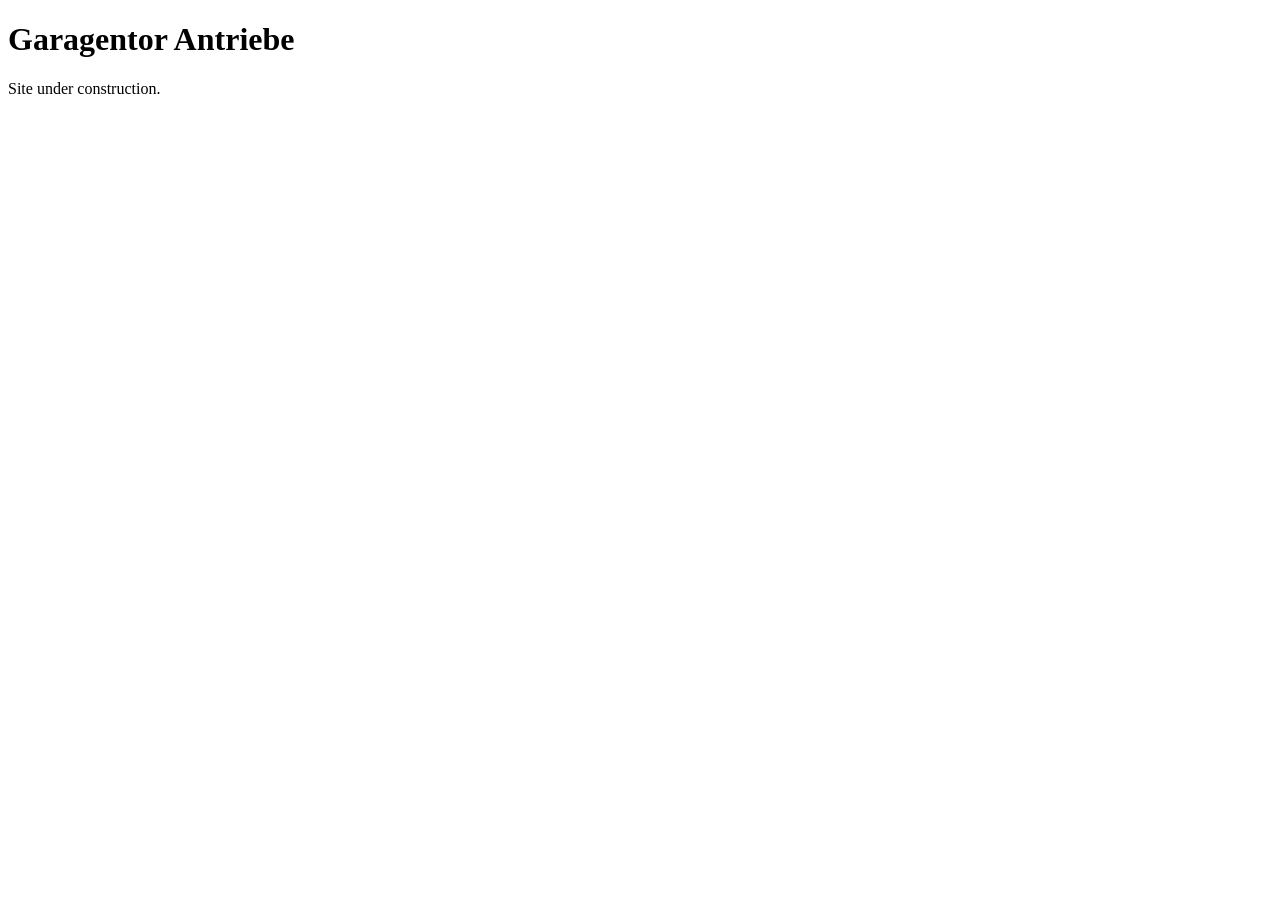
==== index.html @ ebbe78ab "chore: initial scaffold" ====
<!DOCTYPE html>
<html lang="de">
  <head>
    <meta charset="UTF-8" />
    <meta name="viewport" content="width=device-width, initial-scale=1.0" />
    <title>Garagentor Antriebe</title>
  </head>
  <body>
    <h1>Garagentor Antriebe</h1>
    <p>Site under construction.</p>
  </body>
</html>
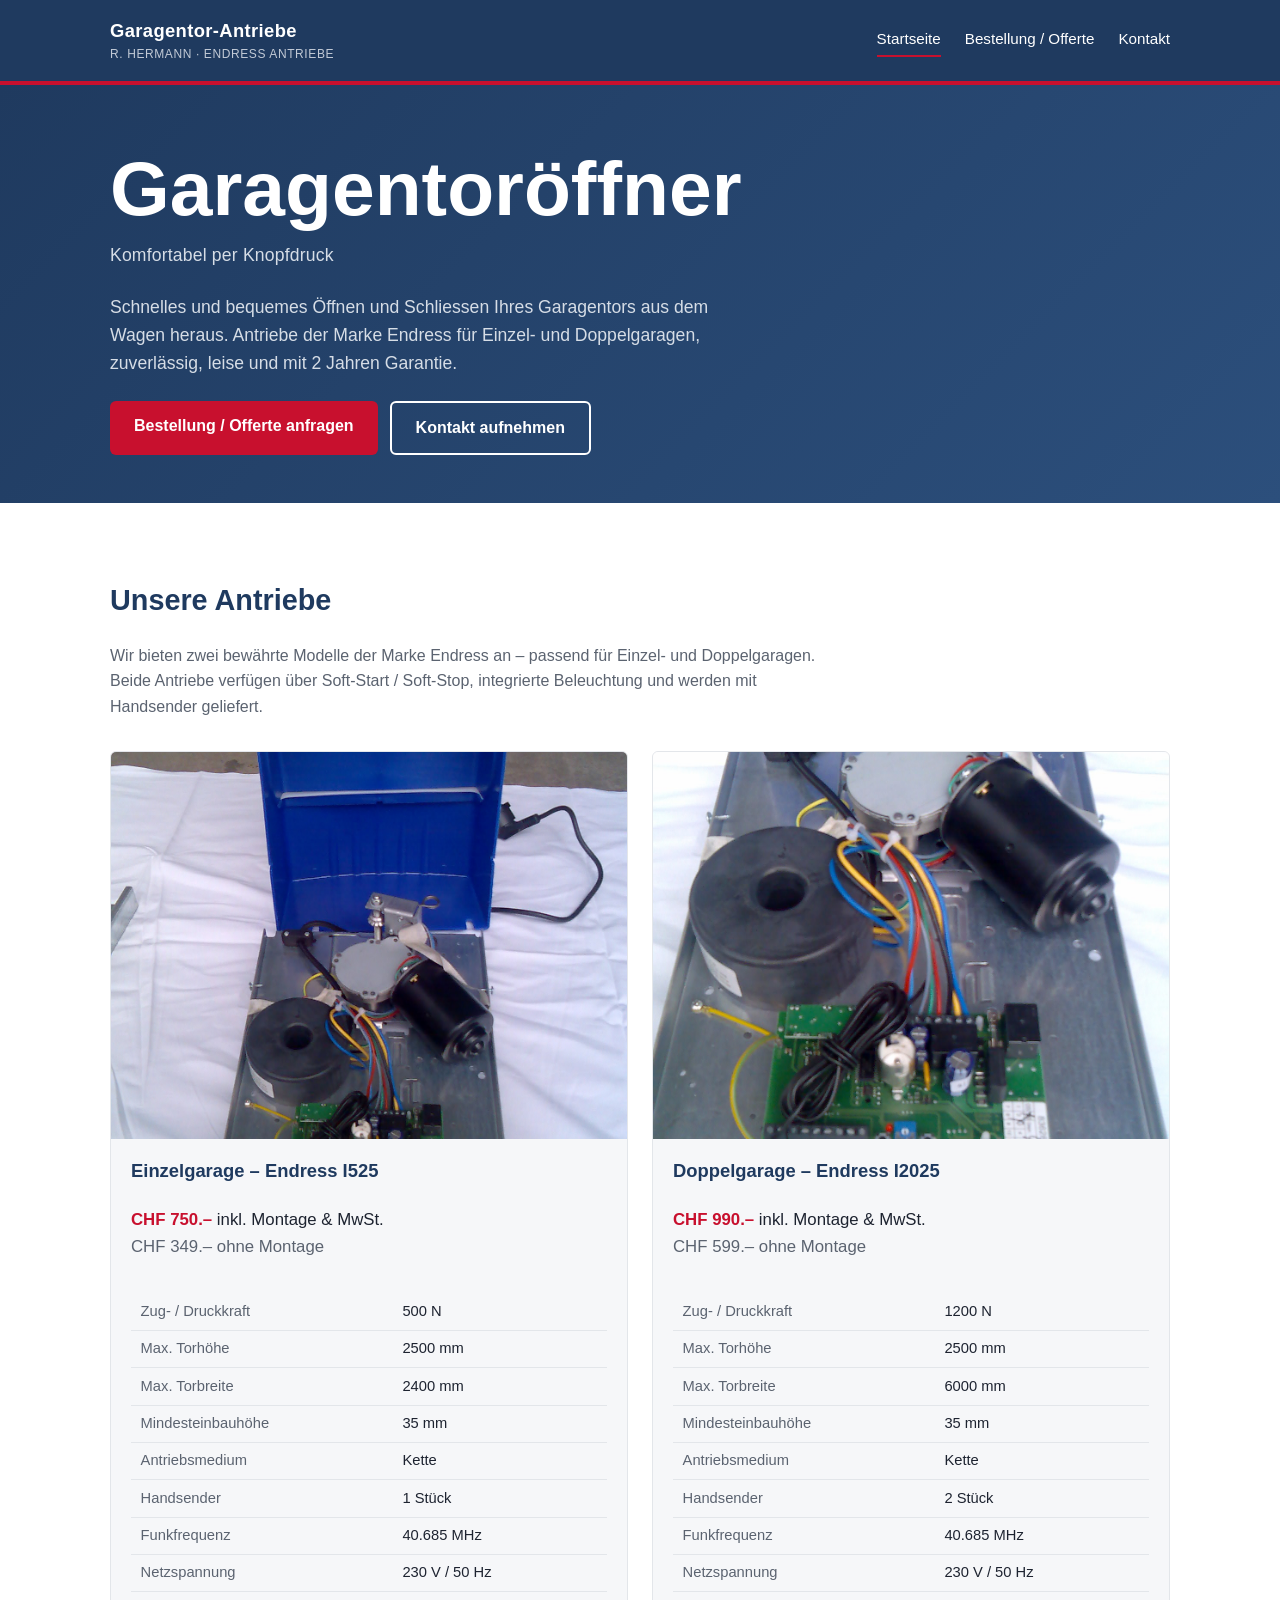
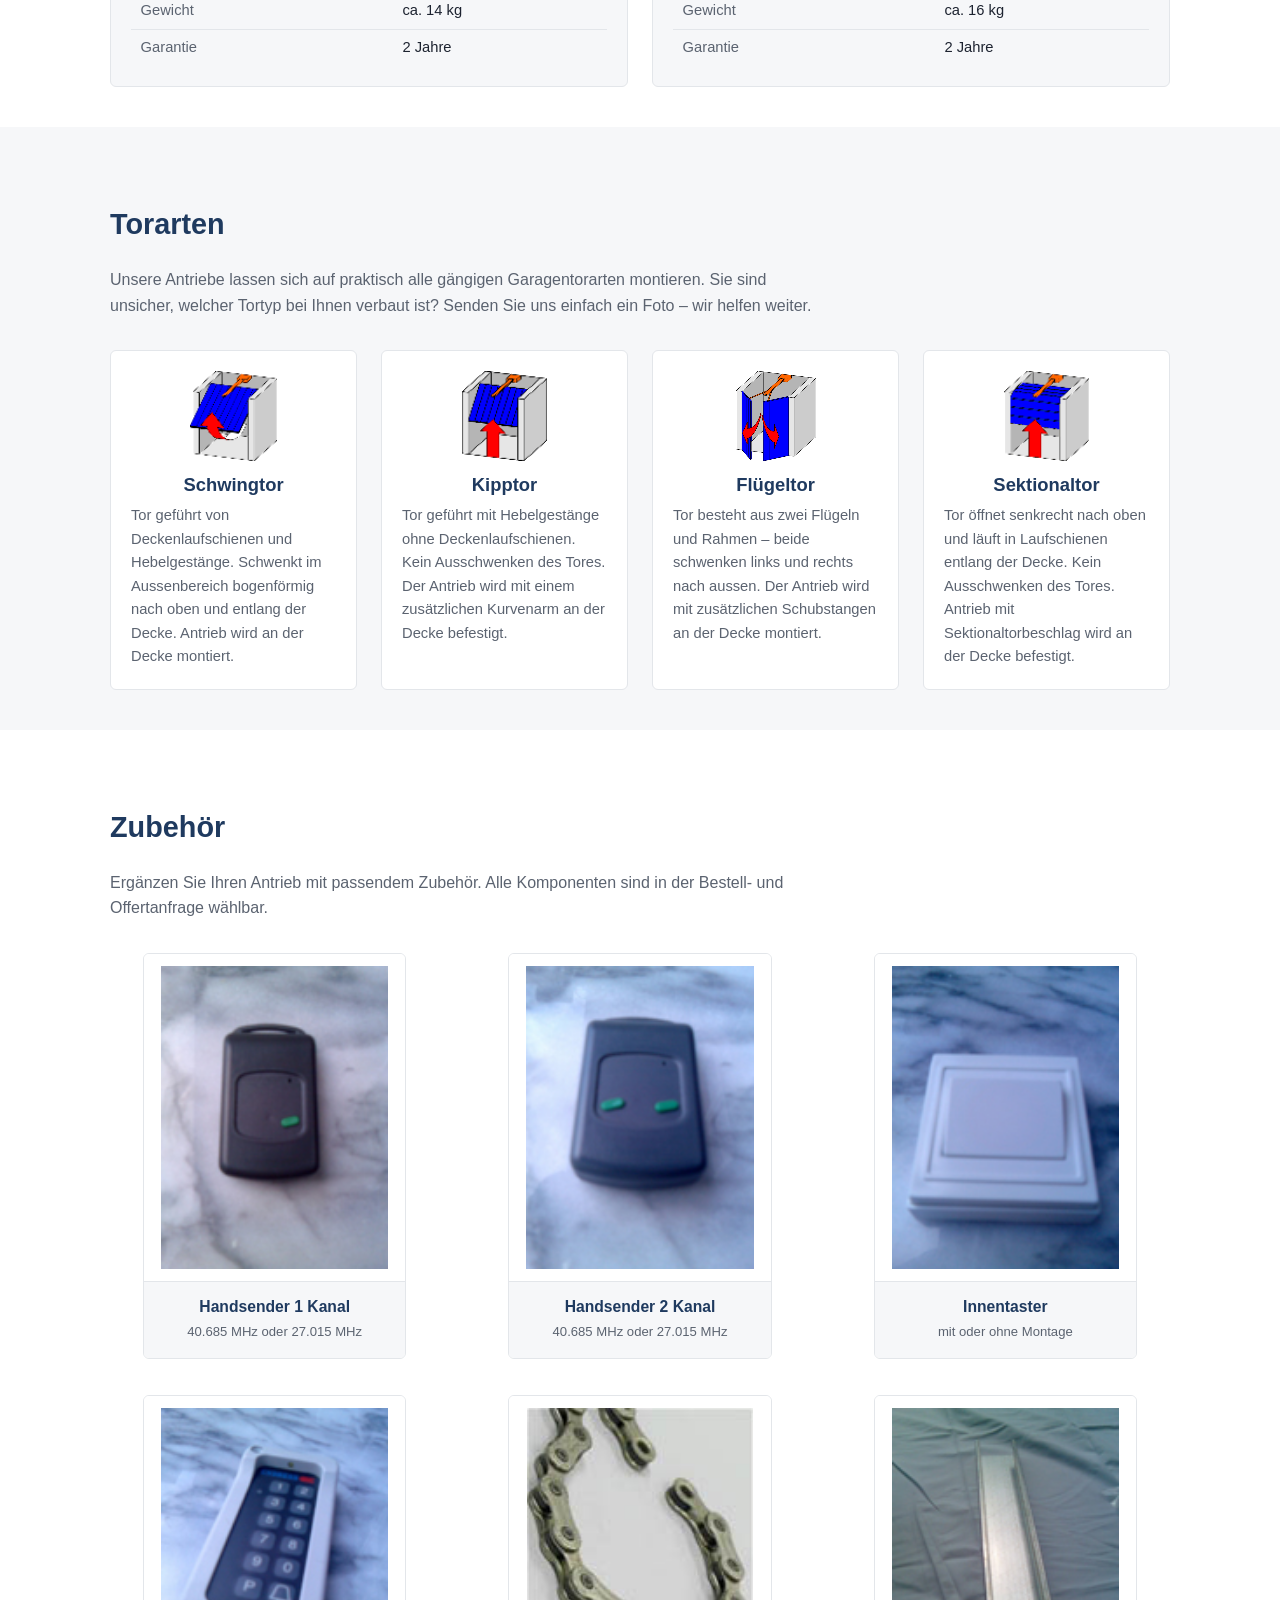
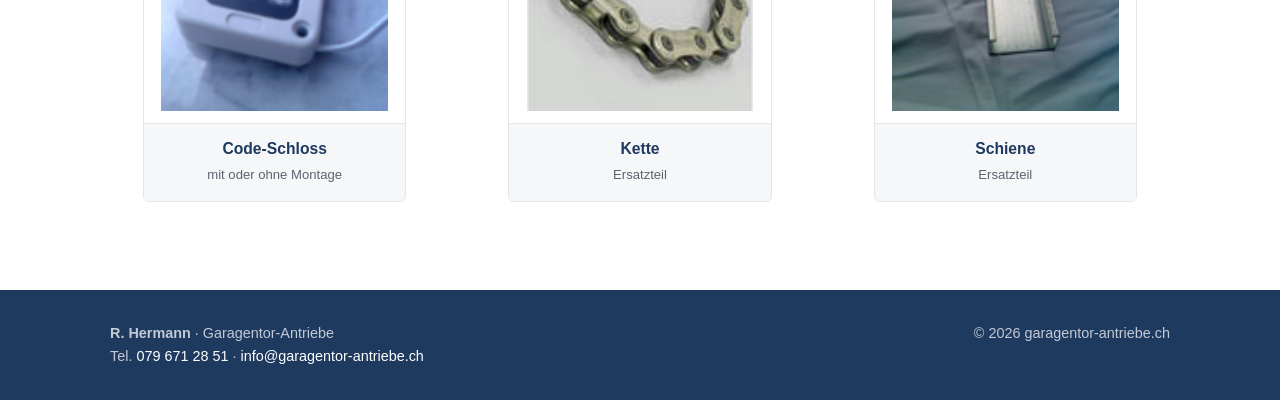
==== commit 0b0b13a8: "feat: build 3-page site with products, order form, contact - Homepage with hero, two Endress models " ====
--- a/index.html
+++ b/index.html
@@ -1,12 +1,199 @@
 <!DOCTYPE html>
 <html lang="de">
-  <head>
-    <meta charset="UTF-8" />
-    <meta name="viewport" content="width=device-width, initial-scale=1.0" />
-    <title>Garagentor Antriebe</title>
-  </head>
-  <body>
-    <h1>Garagentor Antriebe</h1>
-    <p>Site under construction.</p>
-  </body>
+<head>
+  <meta charset="UTF-8" />
+  <meta name="viewport" content="width=device-width, initial-scale=1.0" />
+  <title>Garagentor-Antriebe – Endress Garagentoröffner | R. Hermann</title>
+  <meta name="description" content="Endress Garagentoröffner für Einzel- und Doppelgaragen. Verkauf und Montage in der Schweiz. Schnell, leise, mit 2 Jahren Garantie." />
+  <link rel="icon" href="favicon.svg" type="image/svg+xml" />
+  <link rel="stylesheet" href="assets/css/styles.css" />
+</head>
+<body>
+  <header class="site-header">
+    <div class="container">
+      <a href="index.html" class="brand">
+        Garagentor-Antriebe
+        <small>R. Hermann · Endress Antriebe</small>
+      </a>
+      <nav class="nav" aria-label="Hauptnavigation">
+        <a href="index.html" class="active">Startseite</a>
+        <a href="bestellung.html">Bestellung / Offerte</a>
+        <a href="kontakt.html">Kontakt</a>
+      </nav>
+    </div>
+  </header>
+
+  <section class="hero">
+    <div class="container">
+      <h1>Garagentoröffner</h1>
+      <p class="hero-sub">Komfortabel per Knopfdruck</p>
+      <p>
+        Schnelles und bequemes Öffnen und Schliessen Ihres Garagentors aus dem Wagen heraus. Antriebe der Marke Endress für Einzel- und Doppelgaragen, zuverlässig, leise und mit 2 Jahren Garantie.
+      </p>
+      <div class="hero-cta">
+        <a href="bestellung.html" class="btn">Bestellung / Offerte anfragen</a>
+        <a href="kontakt.html" class="btn btn-outline">Kontakt aufnehmen</a>
+      </div>
+    </div>
+  </section>
+
+  <section id="produkte">
+    <div class="container">
+      <h2>Unsere Antriebe</h2>
+      <p class="section-intro">
+        Wir bieten zwei bewährte Modelle der Marke Endress an – passend für
+        Einzel- und Doppelgaragen. Beide Antriebe verfügen über Soft-Start /
+        Soft-Stop, integrierte Beleuchtung und werden mit Handsender geliefert.
+      </p>
+
+      <div class="products">
+        <article class="product">
+          <img src="assets/images/einzelgarage.jpg" alt="Endress Garagentoröffner I525 für Einzelgaragen" />
+          <div class="product-body">
+            <h3>Einzelgarage – Endress I525</h3>
+            <p class="price">
+              <strong>CHF 750.–</strong> inkl. Montage &amp; MwSt.<br />
+              <span style="color: var(--color-muted)">CHF 349.– ohne Montage</span>
+            </p>
+            <table class="specs">
+              <tr><td>Zug- / Druckkraft</td><td>500 N</td></tr>
+              <tr><td>Max. Torhöhe</td><td>2500 mm</td></tr>
+              <tr><td>Max. Torbreite</td><td>2400 mm</td></tr>
+              <tr><td>Mindesteinbauhöhe</td><td>35 mm</td></tr>
+              <tr><td>Antriebsmedium</td><td>Kette</td></tr>
+              <tr><td>Handsender</td><td>1 Stück</td></tr>
+              <tr><td>Funkfrequenz</td><td>40.685 MHz</td></tr>
+              <tr><td>Netzspannung</td><td>230 V / 50 Hz</td></tr>
+              <tr><td>Gewicht</td><td>ca. 14 kg</td></tr>
+              <tr><td>Garantie</td><td>2 Jahre</td></tr>
+            </table>
+          </div>
+        </article>
+
+        <article class="product">
+          <img src="assets/images/doppelgarage.jpg" alt="Endress Garagentoröffner I2025 für Doppelgaragen" />
+          <div class="product-body">
+            <h3>Doppelgarage – Endress I2025</h3>
+            <p class="price">
+              <strong>CHF 990.–</strong> inkl. Montage &amp; MwSt.<br />
+              <span style="color: var(--color-muted)">CHF 599.– ohne Montage</span>
+            </p>
+            <table class="specs">
+              <tr><td>Zug- / Druckkraft</td><td>1200 N</td></tr>
+              <tr><td>Max. Torhöhe</td><td>2500 mm</td></tr>
+              <tr><td>Max. Torbreite</td><td>6000 mm</td></tr>
+              <tr><td>Mindesteinbauhöhe</td><td>35 mm</td></tr>
+              <tr><td>Antriebsmedium</td><td>Kette</td></tr>
+              <tr><td>Handsender</td><td>2 Stück</td></tr>
+              <tr><td>Funkfrequenz</td><td>40.685 MHz</td></tr>
+              <tr><td>Netzspannung</td><td>230 V / 50 Hz</td></tr>
+              <tr><td>Gewicht</td><td>ca. 16 kg</td></tr>
+              <tr><td>Garantie</td><td>2 Jahre</td></tr>
+            </table>
+          </div>
+        </article>
+      </div>
+    </div>
+  </section>
+
+  <section id="torarten" style="background: var(--color-surface);">
+    <div class="container">
+      <h2>Torarten</h2>
+      <p class="section-intro">
+        Unsere Antriebe lassen sich auf praktisch alle gängigen Garagentorarten
+        montieren. Sie sind unsicher, welcher Tortyp bei Ihnen verbaut ist?
+        Senden Sie uns einfach ein Foto – wir helfen weiter.
+      </p>
+
+      <div class="door-types">
+        <div class="door">
+          <img src="assets/images/schwingtor.gif" alt="Schwingtor Schema" />
+          <h3>Schwingtor</h3>
+          <p>Tor geführt von Deckenlaufschienen und Hebelgestänge. Schwenkt im Aussenbereich bogenförmig nach oben und entlang der Decke. Antrieb wird an der Decke montiert.</p>
+        </div>
+        <div class="door">
+          <img src="assets/images/kipptor.gif" alt="Kipptor Schema" />
+          <h3>Kipptor</h3>
+          <p>Tor geführt mit Hebelgestänge ohne Deckenlaufschienen. Kein Ausschwenken des Tores. Der Antrieb wird mit einem zusätzlichen Kurvenarm an der Decke befestigt.</p>
+        </div>
+        <div class="door">
+          <img src="assets/images/fluegeltor.gif" alt="Flügeltor Schema" />
+          <h3>Flügeltor</h3>
+          <p>Tor besteht aus zwei Flügeln und Rahmen – beide schwenken links und rechts nach aussen. Der Antrieb wird mit zusätzlichen Schubstangen an der Decke montiert.</p>
+        </div>
+        <div class="door">
+          <img src="assets/images/sektionaltor.gif" alt="Sektionaltor Schema" />
+          <h3>Sektionaltor</h3>
+          <p>Tor öffnet senkrecht nach oben und läuft in Laufschienen entlang der Decke. Kein Ausschwenken des Tores. Antrieb mit Sektionaltorbeschlag wird an der Decke befestigt.</p>
+        </div>
+      </div>
+    </div>
+  </section>
+
+  <section id="zubehoer">
+    <div class="container">
+      <h2>Zubehör</h2>
+      <p class="section-intro">
+        Ergänzen Sie Ihren Antrieb mit passendem Zubehör. Alle Komponenten sind
+        in der Bestell- und Offertanfrage wählbar.
+      </p>
+      <div class="accessories">
+        <figure class="accessory">
+          <img src="assets/images/handsender-1kanal.jpg" alt="Handsender 1 Kanal" />
+          <figcaption>
+            <strong>Handsender 1 Kanal</strong>
+            <span>40.685 MHz oder 27.015 MHz</span>
+          </figcaption>
+        </figure>
+        <figure class="accessory">
+          <img src="assets/images/handsender-2kanal.jpg" alt="Handsender 2 Kanal" />
+          <figcaption>
+            <strong>Handsender 2 Kanal</strong>
+            <span>40.685 MHz oder 27.015 MHz</span>
+          </figcaption>
+        </figure>
+        <figure class="accessory">
+          <img src="assets/images/innentaster.jpg" alt="Innentaster" />
+          <figcaption>
+            <strong>Innentaster</strong>
+            <span>mit oder ohne Montage</span>
+          </figcaption>
+        </figure>
+        <figure class="accessory">
+          <img src="assets/images/code-schloss.jpg" alt="Code-Schloss" />
+          <figcaption>
+            <strong>Code-Schloss</strong>
+            <span>mit oder ohne Montage</span>
+          </figcaption>
+        </figure>
+        <figure class="accessory">
+          <img src="assets/images/kette.jpg" alt="Kette" />
+          <figcaption>
+            <strong>Kette</strong>
+            <span>Ersatzteil</span>
+          </figcaption>
+        </figure>
+        <figure class="accessory">
+          <img src="assets/images/schiene.jpg" alt="Schiene" />
+          <figcaption>
+            <strong>Schiene</strong>
+            <span>Ersatzteil</span>
+          </figcaption>
+        </figure>
+      </div>
+    </div>
+  </section>
+
+  <footer class="site-footer">
+    <div class="container">
+      <div>
+        <strong>R. Hermann</strong> · Garagentor-Antriebe<br />
+        Tel. <a href="tel:+41796712851">079 671 28 51</a> ·
+        <a href="mailto:info@garagentor-antriebe.ch">info@garagentor-antriebe.ch</a>
+      </div>
+      <div>&copy; <span id="year">2026</span> garagentor-antriebe.ch</div>
+    </div>
+  </footer>
+  <script>document.getElementById('year').textContent = new Date().getFullYear();</script>
+</body>
 </html>
--- a/assets/css/styles.css
+++ b/assets/css/styles.css
@@ -0,0 +1,502 @@
+:root {
+  --color-bg: #ffffff;
+  --color-surface: #f6f7f9;
+  --color-border: #e3e6ea;
+  --color-text: #1d2330;
+  --color-muted: #5b6370;
+  --color-primary: #c8102e;
+  --color-primary-dark: #9c0c24;
+  --color-accent: #1f3a5f;
+  --max-width: 1100px;
+  --radius: 6px;
+  --shadow: 0 1px 2px rgba(0, 0, 0, 0.04), 0 4px 12px rgba(0, 0, 0, 0.06);
+  --font-sans: -apple-system, BlinkMacSystemFont, "Segoe UI", Roboto, "Helvetica Neue", Arial, sans-serif;
+}
+
+* {
+  box-sizing: border-box;
+}
+
+html {
+  scroll-behavior: smooth;
+}
+
+body {
+  margin: 0;
+  font-family: var(--font-sans);
+  font-size: 16px;
+  line-height: 1.6;
+  color: var(--color-text);
+  background: var(--color-bg);
+}
+
+a {
+  color: var(--color-primary);
+  text-decoration: none;
+}
+
+a:hover {
+  text-decoration: underline;
+}
+
+img {
+  max-width: 100%;
+  height: auto;
+  display: block;
+}
+
+h1, h2, h3 {
+  color: var(--color-accent);
+  line-height: 1.25;
+  margin-top: 0;
+}
+
+h1 { font-size: clamp(1.8rem, 4vw, 2.4rem); }
+h2 { font-size: clamp(1.4rem, 3vw, 1.8rem); margin-top: 2.5rem; }
+h3 { font-size: 1.15rem; }
+
+.container {
+  max-width: var(--max-width);
+  margin: 0 auto;
+  padding: 0 1.25rem;
+}
+
+/* Header */
+.site-header {
+  background: var(--color-accent);
+  color: #fff;
+  border-bottom: 4px solid var(--color-primary);
+}
+
+.site-header .container {
+  display: flex;
+  align-items: center;
+  justify-content: space-between;
+  flex-wrap: wrap;
+  gap: 1rem;
+  padding-top: 1rem;
+  padding-bottom: 1rem;
+}
+
+.brand {
+  color: #fff;
+  font-weight: 700;
+  font-size: 1.15rem;
+  letter-spacing: 0.02em;
+}
+
+.brand small {
+  display: block;
+  font-weight: 400;
+  font-size: 0.75rem;
+  color: #c2cad6;
+  letter-spacing: 0.05em;
+  text-transform: uppercase;
+}
+
+.brand:hover {
+  text-decoration: none;
+}
+
+.nav {
+  display: flex;
+  gap: 1.5rem;
+  flex-wrap: wrap;
+}
+
+.nav a {
+  color: #fff;
+  font-size: 0.95rem;
+  padding: 0.25rem 0;
+  border-bottom: 2px solid transparent;
+}
+
+.nav a:hover,
+.nav a.active {
+  border-bottom-color: var(--color-primary);
+  text-decoration: none;
+}
+
+/* Hero */
+.hero {
+  background: linear-gradient(135deg, #1f3a5f 0%, #2c4f7c 100%);
+  color: #fff;
+  padding: 3.5rem 0 3rem;
+}
+
+.hero h1 {
+  color: #fff;
+  margin-bottom: 0.25rem;
+}
+
+@media (min-width: 768px) {
+  .hero h1 { font-size: 4.8rem; }
+}
+
+.hero-sub {
+  font-size: 1.4rem;
+  font-weight: 500;
+  color: #f0c6cb;
+  margin: 0 0 1.25rem;
+  letter-spacing: 0.01em;
+}
+
+.hero p {
+  font-size: 1.1rem;
+  color: #d6dde6;
+  max-width: 640px;
+  margin-bottom: 1.5rem;
+}
+
+.btn {
+  display: inline-block;
+  background: var(--color-primary);
+  color: #fff;
+  padding: 0.75rem 1.5rem;
+  border-radius: var(--radius);
+  font-weight: 600;
+  border: none;
+  cursor: pointer;
+  font-size: 1rem;
+  transition: background 0.15s ease;
+}
+
+.btn:hover {
+  background: var(--color-primary-dark);
+  text-decoration: none;
+}
+
+.hero-cta {
+  display: flex;
+  flex-wrap: wrap;
+  gap: 0.75rem;
+}
+
+.btn-outline {
+  background: transparent;
+  border: 2px solid #fff;
+  color: #fff;
+}
+
+.btn-outline:hover {
+  background: #fff;
+  color: var(--color-accent);
+}
+
+/* Sections */
+section {
+  padding: 2.5rem 0;
+}
+
+.section-intro {
+  max-width: 720px;
+  color: var(--color-muted);
+  margin-bottom: 2rem;
+}
+
+/* Product grid */
+.products {
+  display: grid;
+  grid-template-columns: repeat(auto-fit, minmax(320px, 1fr));
+  gap: 1.5rem;
+}
+
+.product {
+  background: var(--color-surface);
+  border: 1px solid var(--color-border);
+  border-radius: var(--radius);
+  overflow: hidden;
+  display: flex;
+  flex-direction: column;
+}
+
+.product img {
+  width: 100%;
+  aspect-ratio: 4 / 3;
+  object-fit: cover;
+  background: #fff;
+}
+
+.product-body {
+  padding: 1.25rem;
+  display: flex;
+  flex-direction: column;
+  gap: 0.5rem;
+  flex: 1;
+}
+
+.product h3 {
+  margin: 0;
+}
+
+.product .price {
+  font-size: 1.05rem;
+  color: var(--color-text);
+}
+
+.product .price strong {
+  color: var(--color-primary);
+}
+
+.specs {
+  width: 100%;
+  border-collapse: collapse;
+  font-size: 0.92rem;
+  margin-top: 0.5rem;
+}
+
+.specs td {
+  padding: 0.4rem 0.6rem;
+  border-bottom: 1px solid var(--color-border);
+}
+
+.specs td:first-child {
+  color: var(--color-muted);
+  width: 55%;
+}
+
+.specs tr:last-child td {
+  border-bottom: none;
+}
+
+/* Accessories */
+.accessories {
+  display: grid;
+  grid-template-columns: repeat(3, 1fr);
+  gap: 2.25rem;
+  justify-items: center;
+}
+
+@media (max-width: 800px) {
+  .accessories { grid-template-columns: repeat(2, 1fr); }
+}
+
+@media (max-width: 480px) {
+  .accessories { grid-template-columns: 1fr; }
+}
+
+.accessory {
+  margin: 0;
+  width: 80%;
+  background: #fff;
+  border: 1px solid var(--color-border);
+  border-radius: var(--radius);
+  overflow: hidden;
+  display: flex;
+  flex-direction: column;
+}
+
+.accessory img {
+  width: 100%;
+  aspect-ratio: 4 / 5;
+  object-fit: contain;
+  background: #fff;
+  padding: 0.75rem;
+}
+
+.accessory figcaption {
+  padding: 0.75rem 1rem 1rem;
+  border-top: 1px solid var(--color-border);
+  background: var(--color-surface);
+  text-align: center;
+  display: flex;
+  flex-direction: column;
+  gap: 0.15rem;
+}
+
+.accessory figcaption strong {
+  color: var(--color-accent);
+  font-size: 0.98rem;
+}
+
+.accessory figcaption span {
+  color: var(--color-muted);
+  font-size: 0.82rem;
+}
+
+/* Door types */
+.door-types {
+  display: grid;
+  grid-template-columns: repeat(auto-fit, minmax(240px, 1fr));
+  gap: 1.5rem;
+}
+
+.door {
+  background: #fff;
+  border: 1px solid var(--color-border);
+  border-radius: var(--radius);
+  padding: 1.25rem;
+  text-align: center;
+}
+
+.door img {
+  margin: 0 auto 0.75rem;
+  height: 90px;
+  width: auto;
+}
+
+.door h3 {
+  margin: 0 0 0.5rem;
+}
+
+.door p {
+  font-size: 0.92rem;
+  color: var(--color-muted);
+  margin: 0;
+  text-align: left;
+}
+
+/* Form */
+.form {
+  background: var(--color-surface);
+  border: 1px solid var(--color-border);
+  border-radius: var(--radius);
+  padding: 1.75rem;
+  display: grid;
+  gap: 1rem;
+  margin-top: 1.5rem;
+}
+
+.form .row {
+  display: grid;
+  grid-template-columns: 1fr 1fr;
+  gap: 1rem;
+}
+
+@media (max-width: 600px) {
+  .form .row { grid-template-columns: 1fr; }
+}
+
+.form label {
+  display: block;
+  font-size: 0.9rem;
+  font-weight: 600;
+  color: var(--color-text);
+  margin-bottom: 0.35rem;
+}
+
+.form input[type="text"],
+.form input[type="email"],
+.form input[type="tel"],
+.form input[type="number"],
+.form select,
+.form textarea {
+  width: 100%;
+  padding: 0.6rem 0.75rem;
+  border: 1px solid var(--color-border);
+  border-radius: var(--radius);
+  font: inherit;
+  background: #fff;
+}
+
+.form textarea {
+  min-height: 100px;
+  resize: vertical;
+}
+
+.form input:focus,
+.form select:focus,
+.form textarea:focus {
+  outline: 2px solid var(--color-accent);
+  outline-offset: 1px;
+  border-color: var(--color-accent);
+}
+
+.form fieldset {
+  border: 1px solid var(--color-border);
+  border-radius: var(--radius);
+  padding: 1rem;
+  background: #fff;
+}
+
+.form legend {
+  font-weight: 600;
+  padding: 0 0.5rem;
+}
+
+.form .check-row {
+  display: flex;
+  flex-wrap: wrap;
+  gap: 1.5rem;
+  margin-top: 0.25rem;
+}
+
+.form .check-row label {
+  font-weight: 400;
+  display: flex;
+  align-items: center;
+  gap: 0.5rem;
+  margin: 0;
+}
+
+.line-item {
+  display: grid;
+  grid-template-columns: 90px 1fr;
+  gap: 0.75rem;
+  margin-bottom: 0.5rem;
+}
+
+@media (max-width: 480px) {
+  .line-item { grid-template-columns: 70px 1fr; }
+}
+
+.form-help {
+  font-size: 0.85rem;
+  color: var(--color-muted);
+  margin-top: -0.25rem;
+}
+
+/* Contact */
+.contact-grid {
+  display: grid;
+  grid-template-columns: repeat(auto-fit, minmax(280px, 1fr));
+  gap: 1.5rem;
+}
+
+.contact-card {
+  background: var(--color-surface);
+  border: 1px solid var(--color-border);
+  border-radius: var(--radius);
+  padding: 1.5rem;
+}
+
+.contact-card h3 {
+  margin-top: 0;
+}
+
+.contact-card dl {
+  margin: 0;
+}
+
+.contact-card dt {
+  font-size: 0.8rem;
+  text-transform: uppercase;
+  letter-spacing: 0.05em;
+  color: var(--color-muted);
+  margin-top: 0.75rem;
+}
+
+.contact-card dd {
+  margin: 0.15rem 0 0;
+  font-size: 1.02rem;
+}
+
+/* Footer */
+.site-footer {
+  background: var(--color-accent);
+  color: #c2cad6;
+  padding: 2rem 0;
+  margin-top: 3rem;
+  font-size: 0.9rem;
+}
+
+.site-footer a {
+  color: #fff;
+}
+
+.site-footer .container {
+  display: flex;
+  justify-content: space-between;
+  flex-wrap: wrap;
+  gap: 1rem;
+}
